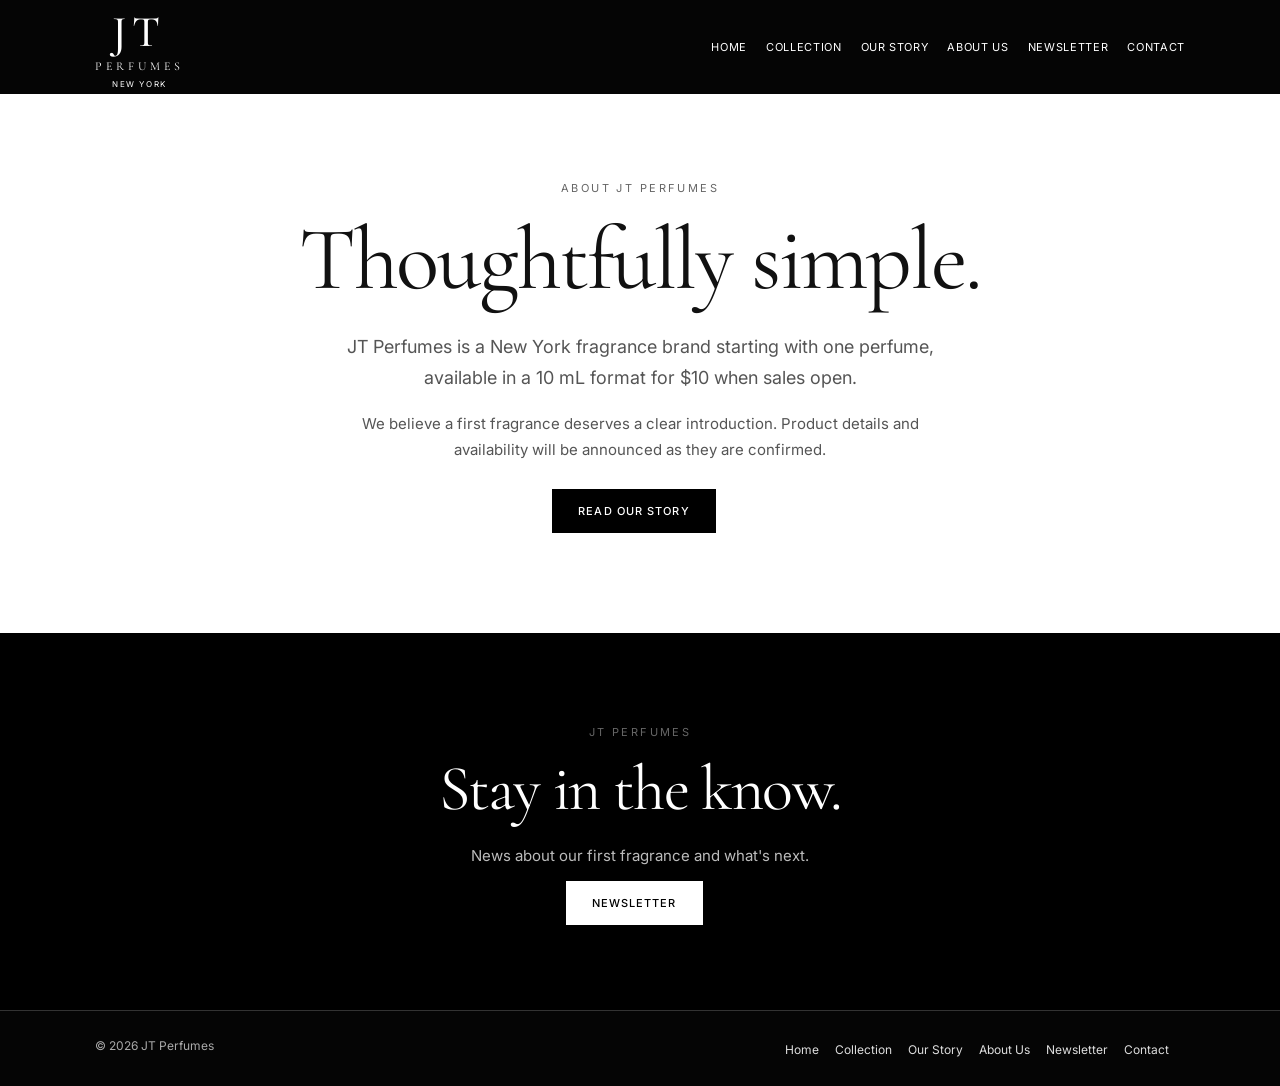
==== about.html @ 39ac3aae "Add about.html to JT Perfumes storefront" ====
<!doctype html><html lang="en"><head><meta charset="utf-8"><meta name="viewport" content="width=device-width,initial-scale=1"><meta name="theme-color" content="#000"><title>About Us | JT Perfumes</title><meta name="description" content="JT Perfumes — New York fragrance brand. Debut 10 mL perfume for $10."><link rel="stylesheet" href="style.css"></head><body><header><div class="wrap"><a class="logo" href="index.html"><strong>JT</strong><span>PERFUMES</span><small>NEW YORK</small></a><nav aria-label="Main navigation"><a href="index.html">Home</a><a href="collection.html">Collection</a><a href="story.html">Our Story</a><a href="about.html">About Us</a><a href="newsletter.html">Newsletter</a><a href="contact.html">Contact</a></nav></div></header><main><section class="page wrap center"><span class="eyebrow">About JT Perfumes</span><h1>Thoughtfully simple.</h1><p class="lead">JT Perfumes is a New York fragrance brand starting with one perfume, available in a 10 mL format for $10 when sales open.</p><p>We believe a first fragrance deserves a clear introduction. Product details and availability will be announced as they are confirmed.</p><a class="btn" href="story.html">Read our story</a></section></main><section class="newsletter"><span class="eyebrow">JT Perfumes</span><h2>Stay in the know.</h2><p>News about our first fragrance and what's next.</p><a class="btn" href="newsletter.html">Newsletter</a></section><footer><div class="wrap"><small>© 2026 JT Perfumes</small><div><a href="index.html">Home</a><a href="collection.html">Collection</a><a href="story.html">Our Story</a><a href="about.html">About Us</a><a href="newsletter.html">Newsletter</a><a href="contact.html">Contact</a></div></div></footer></body></html>
---- style.css ----
@import url('https://fonts.googleapis.com/css2?family=Cormorant+Garamond:wght@400;500;600&family=Inter:wght@400;500;600&display=swap');:root{color-scheme:light}*{box-sizing:border-box}html{scroll-behavior:smooth}body{margin:0;background:#fff;color:#111;font:15px/1.7 Inter,Arial,sans-serif}a{color:inherit}header{background:#050505;color:#fff}header .wrap{min-height:94px;display:flex;align-items:center;justify-content:space-between;gap:20px}.wrap{max-width:1140px;margin:auto;padding:0 25px}.logo{text-decoration:none;display:flex;flex-direction:column;align-items:center;line-height:1}.logo strong{font:500 44px 'Cormorant Garamond',serif;letter-spacing:.15em}.logo span{font:400 12px 'Cormorant Garamond',serif;letter-spacing:.33em}.logo small{font:400 8px Inter,sans-serif;letter-spacing:.2em;margin-top:6px}nav{display:flex;gap:19px;flex-wrap:wrap}nav a{text-decoration:none;text-transform:uppercase;font-size:11px;letter-spacing:.06em}nav a:hover{text-decoration:underline;text-underline-offset:5px}.hero,.split{display:grid;grid-template-columns:1fr 1fr;gap:55px;align-items:center;padding-top:90px;padding-bottom:90px}.hero h1,h1,h2,h3{font-family:'Cormorant Garamond',Georgia,serif;font-weight:400;line-height:1.08;letter-spacing:-.025em}h1{font-size:clamp(55px,7vw,94px);margin:12px 0 24px}h2{font-size:clamp(42px,5vw,66px);margin:10px 0 20px}h3{font-size:36px;margin:12px 0}.eyebrow{font-size:11px;letter-spacing:.22em;text-transform:uppercase;color:#666}p{color:#555;max-width:620px}.lead{font-size:18px}.btn{display:inline-block;text-decoration:none;border:1px solid #000;background:#000;color:#fff;padding:14px 25px;font:500 11px Inter,sans-serif;letter-spacing:.1em;text-transform:uppercase;margin:12px 12px 0 0}.btn.secondary{background:white;color:black}.btn:hover{opacity:.8}.photo{background:#ededed;min-height:360px;display:flex;align-items:center;justify-content:center;padding:22px}.photo img{display:block;max-width:100%;max-height:550px;object-fit:contain;filter:grayscale(1)}.page{padding:80px 0 100px;min-height:55vh}.center{text-align:center}.center p{margin-left:auto;margin-right:auto}.section{background:#f4f4f4;padding:80px 0}.product-card{max-width:850px;margin:35px auto;display:grid;grid-template-columns:1fr 1fr;gap:40px;align-items:center}.price{font-size:24px;color:#000}.fine{font-size:12px;color:#777}.links{display:flex;gap:15px;flex-wrap:wrap}.links a{color:#333}.newsletter{background:#000;color:#fff;text-align:center;padding:85px 24px}.newsletter p{color:#bbb;margin:auto}.newsletter .btn{background:#fff;color:#000;border-color:#fff}footer{background:#050505;color:#aaa;padding:25px 0;border-top:1px solid #333}footer .wrap{display:flex;justify-content:space-between;gap:20px;flex-wrap:wrap}footer a{color:#ddd;text-decoration:none;margin-right:16px;font-size:12px}footer small{font-size:12px}@media(max-width:760px){header .wrap{padding-top:18px;padding-bottom:18px;flex-direction:column}nav{justify-content:center;gap:12px}.hero,.split,.product-card{grid-template-columns:1fr;gap:30px;padding-top:55px;padding-bottom:55px}.page{padding:55px 0}.photo{min-height:260px}h1{font-size:60px}}
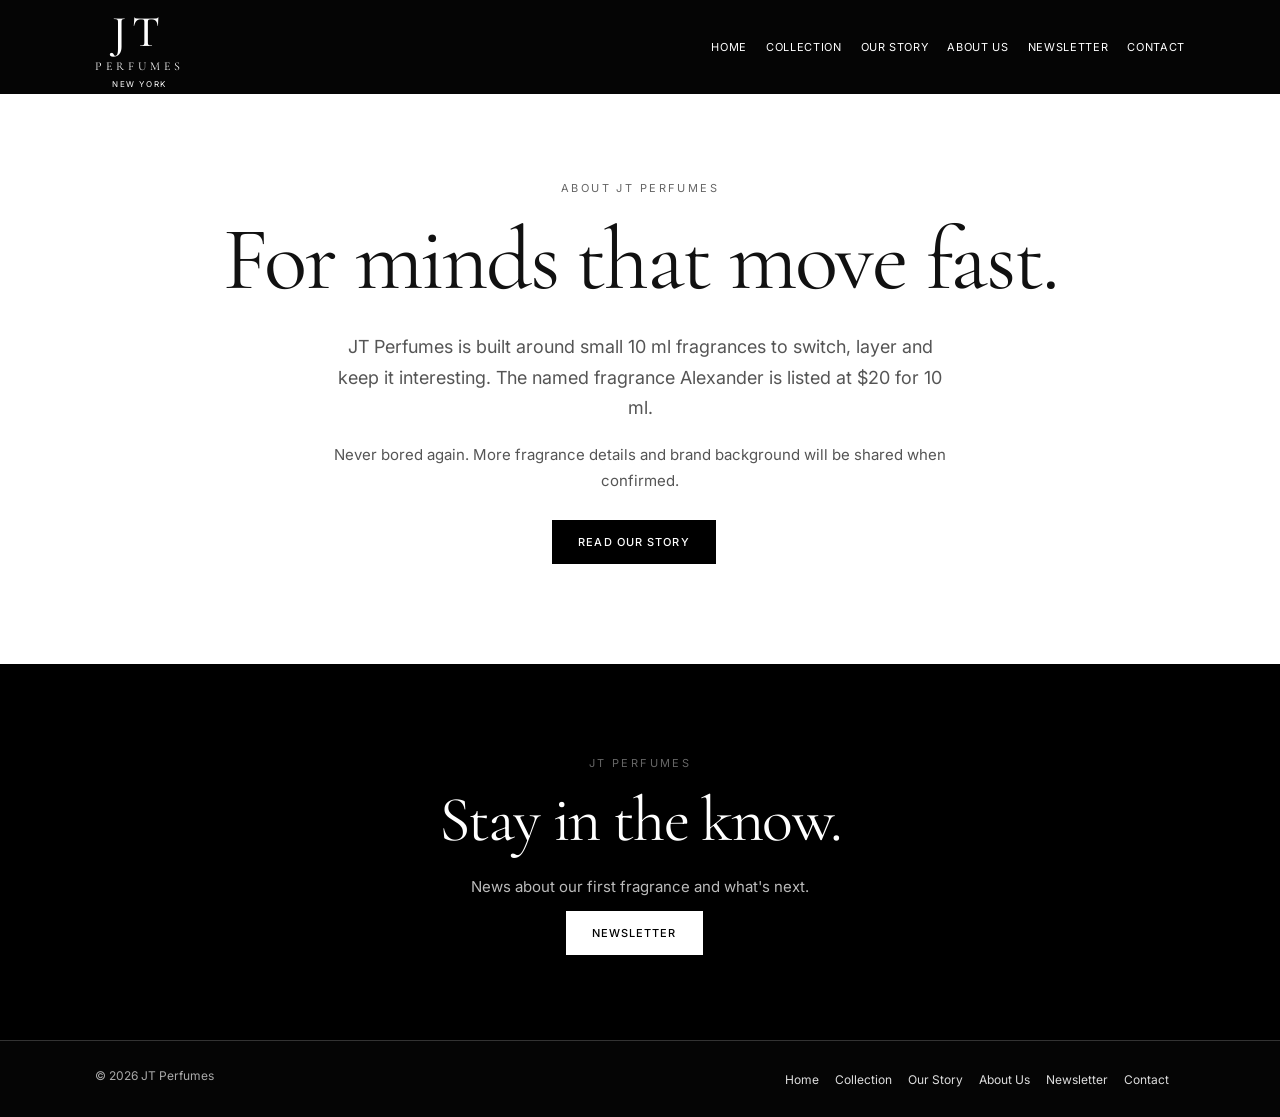
==== commit 79ee98bb: "Refresh about.html from new JT Perfumes reference" ====
--- a/about.html
+++ b/about.html
@@ -1 +1 @@
-<!doctype html><html lang="en"><head><meta charset="utf-8"><meta name="viewport" content="width=device-width,initial-scale=1"><meta name="theme-color" content="#000"><title>About Us | JT Perfumes</title><meta name="description" content="JT Perfumes — New York fragrance brand. Debut 10 mL perfume for $10."><link rel="stylesheet" href="style.css"></head><body><header><div class="wrap"><a class="logo" href="index.html"><strong>JT</strong><span>PERFUMES</span><small>NEW YORK</small></a><nav aria-label="Main navigation"><a href="index.html">Home</a><a href="collection.html">Collection</a><a href="story.html">Our Story</a><a href="about.html">About Us</a><a href="newsletter.html">Newsletter</a><a href="contact.html">Contact</a></nav></div></header><main><section class="page wrap center"><span class="eyebrow">About JT Perfumes</span><h1>Thoughtfully simple.</h1><p class="lead">JT Perfumes is a New York fragrance brand starting with one perfume, available in a 10 mL format for $10 when sales open.</p><p>We believe a first fragrance deserves a clear introduction. Product details and availability will be announced as they are confirmed.</p><a class="btn" href="story.html">Read our story</a></section></main><section class="newsletter"><span class="eyebrow">JT Perfumes</span><h2>Stay in the know.</h2><p>News about our first fragrance and what's next.</p><a class="btn" href="newsletter.html">Newsletter</a></section><footer><div class="wrap"><small>© 2026 JT Perfumes</small><div><a href="index.html">Home</a><a href="collection.html">Collection</a><a href="story.html">Our Story</a><a href="about.html">About Us</a><a href="newsletter.html">Newsletter</a><a href="contact.html">Contact</a></div></div></footer></body></html>+<!doctype html><html lang="en"><head><meta charset="utf-8"><meta name="viewport" content="width=device-width,initial-scale=1"><meta name="theme-color" content="#000"><title>About Us | JT Perfumes</title><meta name="description" content="JT Perfumes — for minds that move fast. Small 10 ml fragrances."><link rel="stylesheet" href="style.css"></head><body><header><div class="wrap"><a class="logo" href="index.html"><strong>JT</strong><span>PERFUMES</span><small>NEW YORK</small></a><nav aria-label="Main navigation"><a href="index.html">Home</a><a href="collection.html">Collection</a><a href="story.html">Our Story</a><a href="about.html">About Us</a><a href="newsletter.html">Newsletter</a><a href="contact.html">Contact</a></nav></div></header><main><section class="page wrap center"><span class="eyebrow">About JT Perfumes</span><h1>For minds that move fast.</h1><p class="lead">JT Perfumes is built around small 10 ml fragrances to switch, layer and keep it interesting. The named fragrance Alexander is listed at $20 for 10 ml.</p><p>Never bored again. More fragrance details and brand background will be shared when confirmed.</p><a class="btn" href="story.html">Read our story</a></section></main><section class="newsletter"><span class="eyebrow">JT Perfumes</span><h2>Stay in the know.</h2><p>News about our first fragrance and what's next.</p><a class="btn" href="newsletter.html">Newsletter</a></section><footer><div class="wrap"><small>© 2026 JT Perfumes</small><div><a href="index.html">Home</a><a href="collection.html">Collection</a><a href="story.html">Our Story</a><a href="about.html">About Us</a><a href="newsletter.html">Newsletter</a><a href="contact.html">Contact</a></div></div></footer></body></html>
--- a/style.css
+++ b/style.css
@@ -1 +1 @@
-@import url('https://fonts.googleapis.com/css2?family=Cormorant+Garamond:wght@400;500;600&family=Inter:wght@400;500;600&display=swap');:root{color-scheme:light}*{box-sizing:border-box}html{scroll-behavior:smooth}body{margin:0;background:#fff;color:#111;font:15px/1.7 Inter,Arial,sans-serif}a{color:inherit}header{background:#050505;color:#fff}header .wrap{min-height:94px;display:flex;align-items:center;justify-content:space-between;gap:20px}.wrap{max-width:1140px;margin:auto;padding:0 25px}.logo{text-decoration:none;display:flex;flex-direction:column;align-items:center;line-height:1}.logo strong{font:500 44px 'Cormorant Garamond',serif;letter-spacing:.15em}.logo span{font:400 12px 'Cormorant Garamond',serif;letter-spacing:.33em}.logo small{font:400 8px Inter,sans-serif;letter-spacing:.2em;margin-top:6px}nav{display:flex;gap:19px;flex-wrap:wrap}nav a{text-decoration:none;text-transform:uppercase;font-size:11px;letter-spacing:.06em}nav a:hover{text-decoration:underline;text-underline-offset:5px}.hero,.split{display:grid;grid-template-columns:1fr 1fr;gap:55px;align-items:center;padding-top:90px;padding-bottom:90px}.hero h1,h1,h2,h3{font-family:'Cormorant Garamond',Georgia,serif;font-weight:400;line-height:1.08;letter-spacing:-.025em}h1{font-size:clamp(55px,7vw,94px);margin:12px 0 24px}h2{font-size:clamp(42px,5vw,66px);margin:10px 0 20px}h3{font-size:36px;margin:12px 0}.eyebrow{font-size:11px;letter-spacing:.22em;text-transform:uppercase;color:#666}p{color:#555;max-width:620px}.lead{font-size:18px}.btn{display:inline-block;text-decoration:none;border:1px solid #000;background:#000;color:#fff;padding:14px 25px;font:500 11px Inter,sans-serif;letter-spacing:.1em;text-transform:uppercase;margin:12px 12px 0 0}.btn.secondary{background:white;color:black}.btn:hover{opacity:.8}.photo{background:#ededed;min-height:360px;display:flex;align-items:center;justify-content:center;padding:22px}.photo img{display:block;max-width:100%;max-height:550px;object-fit:contain;filter:grayscale(1)}.page{padding:80px 0 100px;min-height:55vh}.center{text-align:center}.center p{margin-left:auto;margin-right:auto}.section{background:#f4f4f4;padding:80px 0}.product-card{max-width:850px;margin:35px auto;display:grid;grid-template-columns:1fr 1fr;gap:40px;align-items:center}.price{font-size:24px;color:#000}.fine{font-size:12px;color:#777}.links{display:flex;gap:15px;flex-wrap:wrap}.links a{color:#333}.newsletter{background:#000;color:#fff;text-align:center;padding:85px 24px}.newsletter p{color:#bbb;margin:auto}.newsletter .btn{background:#fff;color:#000;border-color:#fff}footer{background:#050505;color:#aaa;padding:25px 0;border-top:1px solid #333}footer .wrap{display:flex;justify-content:space-between;gap:20px;flex-wrap:wrap}footer a{color:#ddd;text-decoration:none;margin-right:16px;font-size:12px}footer small{font-size:12px}@media(max-width:760px){header .wrap{padding-top:18px;padding-bottom:18px;flex-direction:column}nav{justify-content:center;gap:12px}.hero,.split,.product-card{grid-template-columns:1fr;gap:30px;padding-top:55px;padding-bottom:55px}.page{padding:55px 0}.photo{min-height:260px}h1{font-size:60px}}+@import url('https://fonts.googleapis.com/css2?family=Cormorant+Garamond:wght@400;500;600&family=Inter:wght@400;500;600&display=swap');:root{color-scheme:light}*{box-sizing:border-box}html{scroll-behavior:smooth}body{margin:0;background:#fff;color:#111;font:15px/1.7 Inter,Arial,sans-serif}a{color:inherit}header{background:#050505;color:#fff}header .wrap{min-height:94px;display:flex;align-items:center;justify-content:space-between;gap:20px}.wrap{max-width:1140px;margin:auto;padding:0 25px}.logo{text-decoration:none;display:flex;flex-direction:column;align-items:center;line-height:1}.logo strong{font:500 44px 'Cormorant Garamond',serif;letter-spacing:.15em}.logo span{font:400 12px 'Cormorant Garamond',serif;letter-spacing:.33em}.logo small{font:400 8px Inter,sans-serif;letter-spacing:.2em;margin-top:6px}nav{display:flex;gap:19px;flex-wrap:wrap}nav a{text-decoration:none;text-transform:uppercase;font-size:11px;letter-spacing:.06em}nav a:hover{text-decoration:underline;text-underline-offset:5px}.hero,.split{display:grid;grid-template-columns:1fr 1fr;gap:55px;align-items:center;padding-top:90px;padding-bottom:90px}.hero h1,h1,h2,h3{font-family:'Cormorant Garamond',Georgia,serif;font-weight:400;line-height:1.08;letter-spacing:-.025em}h1{font-size:clamp(55px,7vw,94px);margin:12px 0 24px}h2{font-size:clamp(42px,5vw,66px);margin:10px 0 20px}h3{font-size:36px;margin:12px 0}.eyebrow{font-size:11px;letter-spacing:.22em;text-transform:uppercase;color:#666}p{color:#555;max-width:620px}.lead{font-size:18px}.btn{display:inline-block;text-decoration:none;border:1px solid #000;background:#000;color:#fff;padding:14px 25px;font:500 11px Inter,sans-serif;letter-spacing:.1em;text-transform:uppercase;margin:12px 12px 0 0}.btn.secondary{background:white;color:black}.btn:hover{opacity:.8}.photo{background:#ededed;min-height:360px;display:flex;align-items:center;justify-content:center;padding:22px}.photo img{display:block;max-width:100%;max-height:550px;object-fit:contain;filter:grayscale(1)}.page{padding:80px 0 100px;min-height:55vh}.center{text-align:center}.center p{margin-left:auto;margin-right:auto}.section{background:#f4f4f4;padding:80px 0}.product-card{max-width:850px;margin:35px auto;display:grid;grid-template-columns:1fr 1fr;gap:40px;align-items:center}.price{font-size:24px;color:#000}.fine{font-size:12px;color:#777}.links{display:flex;gap:15px;flex-wrap:wrap}.links a{color:#333}.newsletter{background:#000;color:#fff;text-align:center;padding:85px 24px}.newsletter p{color:#bbb;margin:auto}.newsletter .btn{background:#fff;color:#000;border-color:#fff}footer{background:#050505;color:#aaa;padding:25px 0;border-top:1px solid #333}footer .wrap{display:flex;justify-content:space-between;gap:20px;flex-wrap:wrap}footer a{color:#ddd;text-decoration:none;margin-right:16px;font-size:12px}footer small{font-size:12px}@media(max-width:760px){header .wrap{padding-top:18px;padding-bottom:18px;flex-direction:column}nav{justify-content:center;gap:12px}.hero,.split,.product-card{grid-template-columns:1fr;gap:30px;padding-top:55px;padding-bottom:55px}.page{padding:55px 0}.photo{min-height:260px}h1{font-size:60px}}.jt-visual{display:flex;justify-content:center;align-items:end;gap:35px;width:100%;min-height:350px;padding:45px 10px}.jt-bottle{position:relative;background:linear-gradient(90deg,#aaa,#fafafa 30%,#ddd 75%,#aaa);width:105px;height:210px;border:1px solid #aaa;display:flex;align-items:center;justify-content:center;flex-direction:column;box-shadow:7px 9px 14px #0002}.jt-bottle:before{content:'';position:absolute;top:-55px;width:65px;height:50px;background:linear-gradient(90deg,#999,#eee,#888)}.jt-bottle span,.jt-box span{font:500 36px 'Cormorant Garamond',serif;letter-spacing:.15em}.jt-bottle small,.jt-box small{font:500 11px 'Cormorant Garamond',serif;letter-spacing:.2em}.jt-box{background:linear-gradient(110deg,#050505 0 70%,#222 71% 100%);height:295px;width:160px;color:#fff;display:flex;flex-direction:column;align-items:center;justify-content:center;box-shadow:9px 12px 15px #0002;position:relative}.jt-box em{position:absolute;bottom:18px;font:normal 10px Inter,sans-serif;letter-spacing:.15em}@media(max-width:430px){.jt-visual{gap:20px}.jt-box{width:125px;height:245px}.jt-bottle{width:85px;height:175px}}
